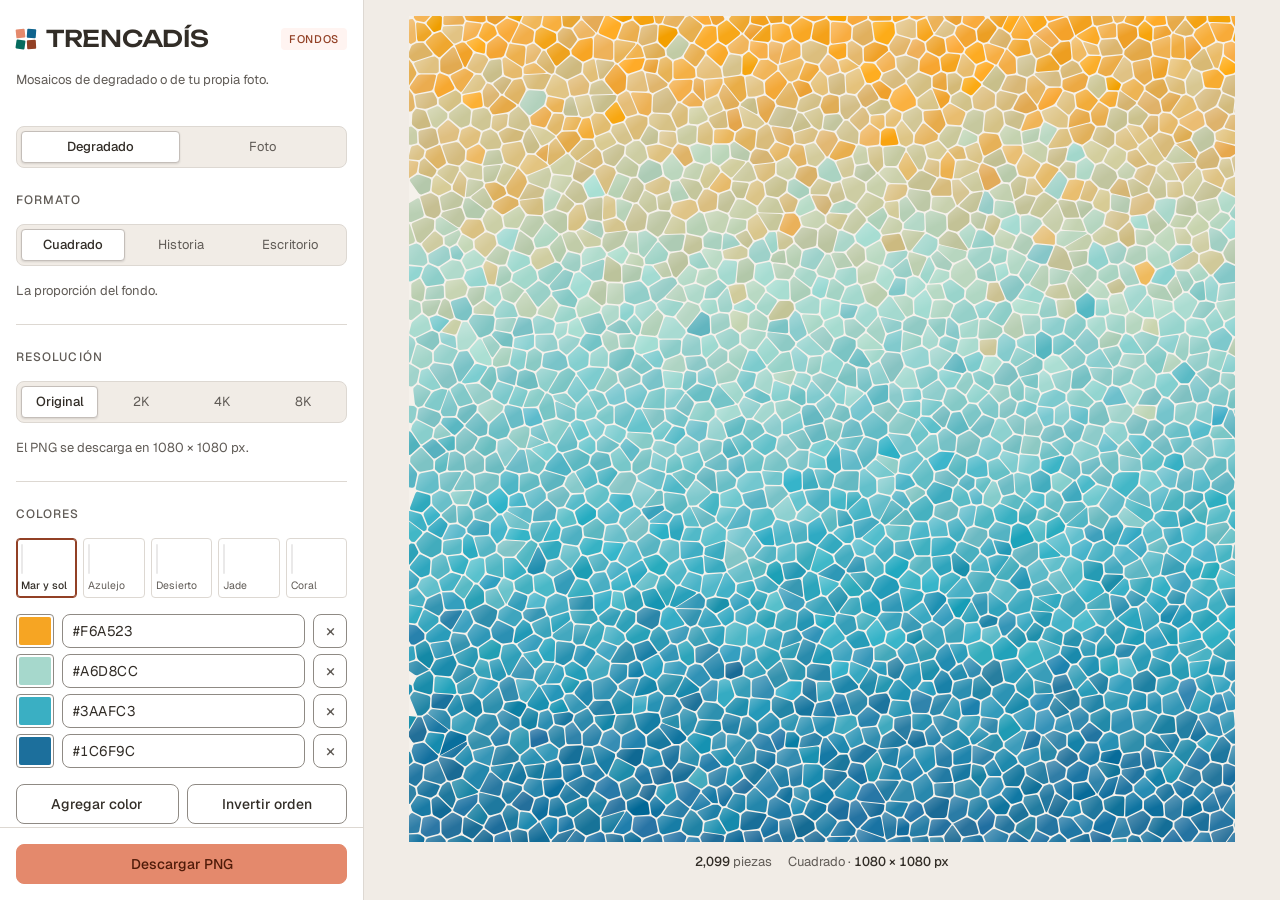
==== index.html @ 1d44bb56 "TRENCADÍS Fondos · Fases 1 y 2 Generador de fondos en mosaico trencadís con la identidad de la marca" ====
<!doctype html>
<html lang="es">
<head>
<meta charset="utf-8">
<meta name="viewport" content="width=device-width,initial-scale=1,viewport-fit=cover">
<title>TRENCADÍS Fondos</title>
<meta name="description" content="Crea fondos de degradado en mosaico trencadís y descárgalos en PNG.">
<meta name="theme-color" content="#f5f1eb">
<link rel="preconnect" href="https://fonts.googleapis.com">
<link rel="preconnect" href="https://fonts.gstatic.com" crossorigin>
<link rel="stylesheet" href="https://fonts.googleapis.com/css2?family=Geist:wght@400;500&family=Unbounded:wght@500&display=swap">
<link rel="stylesheet" href="./assets/tokens.css">
<link rel="stylesheet" href="./assets/app.css">
<style>
  /* El contenido se mantiene fuera de las barras del sistema en celular. */
  :root {
    padding-top: env(safe-area-inset-top, 0px);
    padding-bottom: env(safe-area-inset-bottom, 0px);
  }
</style>
</head>
<body>

<div class="app" id="app"></div>

<noscript>
  <p style="padding:24px;font-family:system-ui,sans-serif">
    TRENCADÍS Fondos dibuja el mosaico en tu navegador, así que necesita
    JavaScript activado.
  </p>
</noscript>

<script src="./assets/engine.js"></script>
<script src="./assets/lottie-perrito.js"></script>
<script src="./assets/app.js"></script>
</body>
</html>
---- assets/tokens.css ----
/* Tokens de TRENCADÍS · copiados del design system de la marca (project/tokens.json).
   No inventar valores aquí: si la marca cambia, se vuelve a copiar desde el design system.
   Un solo tema ("Claro"), igual que el design system. */

:root {
  color-scheme: light;

  /* Pasos de marca usados en esta app */
  --terracota-50:  #fff4f1;
  --terracota-100: #ffe7df;
  --terracota-200: #ffccbc;
  --terracota-300: #f4ab93;
  --terracota-400: #e4896c;
  --terracota-600: #b85a3c;
  --terracota-700: #924025;
  --terracota-900: #4f1b09;

  --piedra-50:  #f5f1eb;
  --piedra-100: #f1ece6;
  --piedra-200: #ddd8d2;
  --piedra-300: #c4beb9;
  --piedra-400: #a9a49e;
  --piedra-500: #8f8a84;
  --piedra-700: #605b56;
  --piedra-900: #322d27;

  --azul-50:  #eff8ff;
  --azul-700: #0f638d;
  --azul-800: #004b6d;

  --verde-50:  #eff9f7;
  --verde-700: #056b5e;

  --rojo-50:  #fff4f3;
  --rojo-600: #ca3040;
  --rojo-700: #b3122e;

  /* Roles de interfaz */
  --surface: var(--piedra-50);
  --surface-raised: #ffffff;
  --surface-sunken: var(--piedra-100);
  --surface-luminous: var(--terracota-50);

  --ink: var(--piedra-900);
  --ink-muted: var(--piedra-700);

  --border-subtle: var(--piedra-200);
  --border-control: var(--piedra-500);

  --primary: var(--terracota-400);
  --primary-hover: var(--terracota-300);
  --on-primary: var(--terracota-900);
  --brand-text: var(--terracota-700);

  --link: var(--azul-700);
  --focus-ring: var(--azul-700);

  --info: var(--azul-800);
  --info-surface: var(--azul-50);
  --success: var(--verde-700);
  --success-surface: var(--verde-50);
  --danger: var(--rojo-700);
  --danger-surface: var(--rojo-50);

  /* Tipografía */
  --font-display: "Unbounded", "Geist", system-ui, sans-serif;
  --font-sans: "Geist", system-ui, -apple-system, sans-serif;

  /* Espaciado: retícula de 8px */
  --space-2: 8px;
  --space-4: 16px;
  --space-6: 24px;
  --space-10: 40px;

  /* Radios */
  --radius-sm: 4px;
  --radius-md: 8px;
  --radius-lg: 16px;
}
---- assets/app.css ----
/* TRENCADÍS Fondos · interfaz
   Herramienta de una pantalla: panel de controles a la izquierda, lienzo
   grande a la derecha. En celular el lienzo va arriba y las acciones quedan
   fijas abajo. Colores, tipos, espaciado y radios salen de tokens.css.

   Reglas del design system que se aplican aquí:
   · un solo botón primario por pantalla (Descargar PNG);
   · nunca Unbounded fuera del logotipo y el encabezado;
   · bordes de control en `border-control`, separadores en `border-subtle`;
   · foco: anillo sólido de 2px en `focus-ring`, separado 2px. */

* { box-sizing: border-box; }

/* Los grupos que no son del modo activo se esconden con el atributo `hidden`,
   y varios de ellos declaran `display`. */
[hidden] { display: none !important; }

html, body { height: 100%; }

body {
  margin: 0;
  background: var(--surface);
  color: var(--ink);
  font-family: var(--font-sans);
  font-size: 15px;
  line-height: 22px;
  -webkit-text-size-adjust: 100%;
}

:focus-visible {
  outline: 2px solid var(--focus-ring);
  outline-offset: 2px;
}

/* ---------- Estructura ---------- */

/* La app ocupa la pantalla completa: el panel va pegado al borde izquierdo y
   el lienzo toma todo lo demás. Los márgenes laterales viven dentro de cada
   zona, para que ninguna quede flotando como ventana. */
.app {
  height: 100%;
  display: grid;
  grid-template-columns: 364px minmax(0, 1fr);
}

.panel {
  background: var(--surface-raised);
  border: 0;
  border-right: 1px solid var(--border-subtle);
  border-radius: 0;
  display: flex;
  flex-direction: column;
  min-height: 0;
  overflow: hidden;
}

.panel-scroll {
  overflow-y: auto;
  padding-block: var(--space-6) var(--space-4);
  padding-left: max(var(--space-4), env(safe-area-inset-left, 0px));
  padding-right: max(var(--space-4), env(safe-area-inset-right, 0px));
  display: flex;
  flex-direction: column;
  gap: var(--space-6);
}

/* ---------- Marca ---------- */

.brand { display: flex; flex-direction: column; gap: 4px; }

.brand-top {
  display: flex;
  align-items: center;
  gap: var(--space-2);
  justify-content: space-between;
  flex-wrap: wrap;
}

.wordmark {
  display: flex;
  align-items: center;
  gap: 10px;
  margin: 0;
  font-family: var(--font-display);
  font-weight: 500;
  font-size: 23px;
  line-height: 30px;
  letter-spacing: -0.3px;
  color: var(--ink);
}

/* Isotipo provisional: cuatro teselas. El design system de la marca todavía
   no trae archivos de logotipo, así que aquí va una marca tipográfica. */
.isotipo {
  flex: none;
  display: grid;
  grid-template-columns: repeat(2, 9px);
  grid-template-rows: repeat(2, 9px);
  gap: 2px;
}
.isotipo i { border-radius: 1px; display: block; }
.isotipo i:nth-child(1) { background: var(--terracota-400); transform: rotate(-6deg); }
.isotipo i:nth-child(2) { background: var(--azul-700); transform: rotate(4deg); }
.isotipo i:nth-child(3) { background: var(--verde-700); transform: rotate(8deg); }
.isotipo i:nth-child(4) { background: var(--terracota-700); transform: rotate(-3deg); }

.tagline { color: var(--ink-muted); font-size: 13px; line-height: 18px; }

.chip {
  flex: none;
  font-size: 11px;
  line-height: 16px;
  font-weight: 500;
  letter-spacing: 0.06em;
  text-transform: uppercase;
  padding: 3px 8px;
  border-radius: var(--radius-sm);
  background: var(--surface-luminous);
  color: var(--brand-text);
}

/* ---------- Grupos de controles ---------- */

.group { display: flex; flex-direction: column; gap: var(--space-4); }

.group + .group {
  border-top: 1px solid var(--border-subtle);
  padding-top: var(--space-6);
}

/* El primer grupo visible del modo activo no lleva línea arriba. */
.group.first-group {
  border-top: 0;
  padding-top: 0;
}

/* Cambio de modo: degradado o foto. */
.modes button { height: 36px; font-size: 14px; }

.upload { display: flex; flex-direction: column; gap: var(--space-2); }
.upload input[type="file"] {
  position: absolute;
  width: 1px;
  height: 1px;
  opacity: 0;
  pointer-events: none;
}
/* Zona para subir: solo el botón de primer nivel va punteado. */
.upload > label.btn {
  width: 100%;
  height: 48px;
  border-style: dashed;
  border-color: var(--brand-text);
  color: var(--brand-text);
}
.upload > label.btn:hover { background: var(--surface-luminous); }
.upload input[type="file"]:focus-visible + label.btn,
.upload input[type="file"]:focus-visible ~ .file-card label.btn {
  outline: 2px solid var(--focus-ring);
  outline-offset: 2px;
}

/* Imagen cargada: miniatura, nombre, medida y las dos salidas. */
.file-card {
  display: grid;
  grid-template-columns: 48px minmax(0, 1fr);
  gap: var(--space-2);
  align-items: center;
  padding: var(--space-2);
  background: var(--surface-sunken);
  border: 1px solid var(--border-subtle);
  border-radius: var(--radius-md);
}

.file-thumb {
  width: 48px;
  height: 48px;
  object-fit: cover;
  display: block;
  border-radius: var(--radius-sm);
  border: 1px solid var(--border-subtle);
}

.file-info { display: flex; flex-direction: column; min-width: 0; }

.file-name {
  font-size: 14px;
  line-height: 20px;
  font-weight: 500;
  color: var(--ink);
  overflow-wrap: anywhere;
}

.file-dims {
  font-size: 13px;
  line-height: 18px;
  color: var(--ink-muted);
  font-variant-numeric: tabular-nums;
}

.file-actions {
  grid-column: 1 / -1;
  display: grid;
  grid-template-columns: 1fr auto;
  gap: 6px;
}
.file-actions .btn { height: 34px; font-size: 13px; }

.btn-quiet-danger:hover:not(:disabled) {
  color: var(--danger);
  border-color: var(--rojo-600);
  background: var(--danger-surface);
}

.group > h2 {
  margin: 0;
  font-family: var(--font-sans);
  font-size: 12px;
  line-height: 16px;
  font-weight: 500;
  letter-spacing: 0.09em;
  text-transform: uppercase;
  color: var(--ink-muted);
}

.field { display: flex; flex-direction: column; gap: var(--space-2); }

.field-label {
  display: flex;
  align-items: baseline;
  justify-content: space-between;
  gap: var(--space-2);
  font-size: 14px;
  line-height: 20px;
  font-weight: 500;
}

.val {
  font-size: 13px;
  font-weight: 400;
  color: var(--ink-muted);
  font-variant-numeric: tabular-nums;
}

.hint {
  margin: 0;
  font-size: 13px;
  line-height: 18px;
  color: var(--ink-muted);
}

/* ---------- Deslizadores ---------- */

input[type="range"] {
  -webkit-appearance: none;
  appearance: none;
  width: 100%;
  height: 20px;
  margin: 0;
  background: transparent;
  cursor: pointer;
}
input[type="range"]::-webkit-slider-runnable-track {
  height: 6px;
  border-radius: 999px;
  background: linear-gradient(
    to right,
    var(--terracota-400) 0 var(--fill, 0%),
    var(--piedra-200) var(--fill, 0%) 100%
  );
}
input[type="range"]::-moz-range-track {
  height: 6px;
  border-radius: 999px;
  background: linear-gradient(
    to right,
    var(--terracota-400) 0 var(--fill, 0%),
    var(--piedra-200) var(--fill, 0%) 100%
  );
}
input[type="range"]::-webkit-slider-thumb {
  -webkit-appearance: none;
  appearance: none;
  width: 18px;
  height: 18px;
  margin-top: -6px;
  border-radius: 50%;
  background: var(--surface-raised);
  border: 2px solid var(--brand-text);
  box-shadow: 0 1px 2px rgba(50, 45, 39, 0.2);
}
input[type="range"]::-moz-range-thumb {
  width: 18px;
  height: 18px;
  border-radius: 50%;
  background: var(--surface-raised);
  border: 2px solid var(--brand-text);
  box-shadow: 0 1px 2px rgba(50, 45, 39, 0.2);
}

/* ---------- Paletas listas ---------- */

.presets {
  display: grid;
  grid-template-columns: repeat(5, minmax(0, 1fr));
  gap: 6px;
}

.preset {
  display: flex;
  flex-direction: column;
  gap: 5px;
  padding: 5px 4px;
  font: inherit;
  font-size: 10.5px;
  line-height: 13px;
  text-align: center;
  color: var(--ink-muted);
  background: var(--surface-raised);
  border: 1px solid var(--border-subtle);
  border-radius: var(--radius-sm);
  cursor: pointer;
}
.preset .swatch {
  height: 30px;
  border-radius: 2px;
  border: 1px solid rgba(50, 45, 39, 0.1);
}
.preset:hover { border-color: var(--piedra-400); }
.preset[aria-pressed="true"] {
  color: var(--ink);
  font-weight: 500;
  border-color: var(--brand-text);
  box-shadow: inset 0 0 0 1px var(--brand-text);
}

/* ---------- Colores propios ---------- */

.colors { display: flex; flex-direction: column; gap: 6px; }

.color-row {
  display: grid;
  grid-template-columns: 38px minmax(0, 1fr) 34px;
  gap: var(--space-2);
  align-items: center;
}

input[type="color"] {
  width: 38px;
  height: 34px;
  padding: 2px;
  background: var(--surface-raised);
  border: 1px solid var(--border-control);
  border-radius: var(--radius-sm);
  cursor: pointer;
}
input[type="color"]::-webkit-color-swatch-wrapper { padding: 0; }
input[type="color"]::-webkit-color-swatch { border: none; border-radius: 2px; }

.hex {
  min-width: 0;
  height: 34px;
  padding: 0 10px;
  font: inherit;
  font-size: 14px;
  letter-spacing: 0.03em;
  text-transform: uppercase;
  font-variant-numeric: tabular-nums;
  color: var(--ink);
  background: var(--surface-raised);
  border: 1px solid var(--border-control);
  border-radius: var(--radius-md);
}
.hex[aria-invalid="true"] {
  border-color: var(--rojo-600);
  background: var(--danger-surface);
}

.icon-btn {
  height: 34px;
  width: 34px;
  display: grid;
  place-items: center;
  font: inherit;
  font-size: 18px;
  line-height: 1;
  color: var(--ink-muted);
  background: var(--surface-raised);
  border: 1px solid var(--border-control);
  border-radius: var(--radius-md);
  cursor: pointer;
}
.icon-btn:hover:not(:disabled) {
  color: var(--danger);
  border-color: var(--rojo-600);
  background: var(--danger-surface);
}
.icon-btn:disabled { opacity: 0.4; cursor: not-allowed; }

/* ---------- Botones ---------- */

.btn {
  display: inline-flex;
  align-items: center;
  justify-content: center;
  gap: var(--space-2);
  height: 40px;
  padding: 0 14px;
  font: inherit;
  font-size: 14px;
  line-height: 20px;
  font-weight: 500;
  color: var(--ink);
  background: var(--surface-raised);
  border: 1px solid var(--border-control);
  border-radius: var(--radius-md);
  cursor: pointer;
}
.btn:hover:not(:disabled) { background: var(--piedra-100); }
.btn:disabled { opacity: 0.45; cursor: not-allowed; }

.btn-primary {
  color: var(--on-primary);
  background: var(--primary);
  border-color: var(--primary);
}
.btn-primary:hover:not(:disabled) {
  background: var(--primary-hover);
  border-color: var(--primary-hover);
}

.btn-row { display: flex; flex-wrap: wrap; gap: var(--space-2); }
.btn-row .btn { flex: 1 1 auto; }

/* ---------- Control segmentado ---------- */

.seg {
  display: grid;
  grid-auto-flow: column;
  grid-auto-columns: minmax(0, 1fr);
  gap: 4px;
  padding: 4px;
  background: var(--surface-sunken);
  border: 1px solid var(--border-subtle);
  border-radius: var(--radius-md);
}
.seg.wrap { grid-auto-flow: row; grid-template-columns: repeat(2, minmax(0, 1fr)); }
.seg button {
  height: 32px;
  padding: 0 6px;
  font: inherit;
  font-size: 13px;
  line-height: 18px;
  color: var(--ink-muted);
  background: transparent;
  border: 1px solid transparent;
  border-radius: var(--radius-sm);
  cursor: pointer;
  white-space: nowrap;
  overflow: hidden;
  text-overflow: ellipsis;
}
.seg button:hover { color: var(--ink); }
.seg button[aria-pressed="true"] {
  font-weight: 500;
  color: var(--ink);
  background: var(--surface-raised);
  border-color: var(--piedra-300);
  box-shadow: 0 1px 2px rgba(50, 45, 39, 0.14);
}

/* ---------- Interruptor y junta ---------- */

.switch {
  display: flex;
  align-items: center;
  justify-content: space-between;
  gap: var(--space-2);
  font-size: 14px;
  line-height: 20px;
  font-weight: 500;
  cursor: pointer;
}
.switch input {
  flex: none;
  width: 20px;
  height: 20px;
  margin: 0;
  accent-color: var(--terracota-600);
  cursor: pointer;
}

.grout-row {
  display: grid;
  grid-template-columns: minmax(0, 1fr) 38px;
  gap: var(--space-2);
  align-items: end;
}

/* ---------- Pie del panel ---------- */

.panel-foot {
  display: grid;
  grid-template-columns: minmax(0, 1fr);
  gap: var(--space-2);
  padding-block: var(--space-4);
  padding-left: max(var(--space-4), env(safe-area-inset-left, 0px));
  padding-right: max(var(--space-4), env(safe-area-inset-right, 0px));
  background: var(--surface-raised);
  border-top: 1px solid var(--border-subtle);
}

/* ---------- Lienzo ---------- */

.stage {
  position: relative;
  min-width: 0;
  min-height: 0;
  display: grid;
  grid-template-rows: minmax(0, 1fr) auto;
  gap: var(--space-4);
  padding-block: var(--space-4);
  padding-left: max(var(--space-4), env(safe-area-inset-left, 0px));
  padding-right: max(var(--space-4), env(safe-area-inset-right, 0px));
  background: var(--surface-sunken);
  border: 0;
  border-radius: 0;
}

/* Arrastrar una imagen sobre el lienzo. */
.stage.drag { outline: 2px dashed var(--brand-text); outline-offset: -10px; }
.stage.drag .canvas-wrap { opacity: 0.55; }

.canvas-wrap { min-width: 0; min-height: 0; display: grid; place-items: center; }

canvas {
  display: block;
  width: auto;
  height: auto;
  max-width: 100%;
  max-height: 100%;
}

.meta {
  display: flex;
  justify-content: center;
  flex-wrap: wrap;
  gap: var(--space-4);
  font-size: 13px;
  line-height: 18px;
  color: var(--ink-muted);
  font-variant-numeric: tabular-nums;
}
.meta b { font-weight: 500; color: var(--ink); }

/* Marca que lo que se ve es el ejemplo, no una foto de la persona. */
.tag {
  font-size: 11px;
  line-height: 16px;
  font-weight: 500;
  letter-spacing: 0.06em;
  text-transform: uppercase;
  padding: 2px 8px;
  border-radius: var(--radius-sm);
  background: var(--surface-luminous);
  color: var(--brand-text);
}

/* ---------- Aviso de descarga ---------- */

/* Arriba del lienzo, para no taparle la medida al pie. */
.toast {
  position: absolute;
  left: 50%;
  top: var(--space-4);
  transform: translateX(-50%);
  display: flex;
  align-items: center;
  gap: var(--space-2);
  max-width: calc(100% - var(--space-10));
  padding: 10px var(--space-4);
  font-size: 14px;
  line-height: 20px;
  font-weight: 500;
  border-radius: var(--radius-md);
  box-shadow: 0 6px 20px rgba(50, 45, 39, 0.18);
}
.toast[data-kind="ok"] { background: var(--success-surface); color: var(--success); }
.toast[data-kind="info"] { background: var(--info-surface); color: var(--info); }
.toast[data-kind="error"] { background: var(--danger-surface); color: var(--danger); }

/* ---------- Modal de espera al exportar ---------- */

.overlay {
  position: fixed;
  inset: 0;
  z-index: 30;
  display: grid;
  place-items: center;
  padding-block: var(--space-4);
  padding-left: max(var(--space-4), env(safe-area-inset-left, 0px));
  padding-right: max(var(--space-4), env(safe-area-inset-right, 0px));
  background: rgba(50, 45, 39, 0.55);
}

.sheet {
  width: min(380px, 100%);
  display: flex;
  flex-direction: column;
  gap: var(--space-4);
  padding: var(--space-6);
  text-align: center;
  background: var(--surface-raised);
  border-radius: var(--radius-lg);
  box-shadow: 0 18px 48px rgba(50, 45, 39, 0.3);
}
.sheet:focus-visible { outline: 2px solid var(--focus-ring); outline-offset: 2px; }

.sheet h3 {
  margin: 0;
  font-family: var(--font-sans);
  font-size: 18px;
  line-height: 26px;
  font-weight: 500;
  color: var(--ink);
}

.sheet p {
  margin: 0;
  font-size: 14px;
  line-height: 20px;
  color: var(--ink-muted);
}

.lottie {
  width: 100%;
  aspect-ratio: 16 / 9;
  max-width: 100%;
  overflow: hidden;
  border-radius: var(--radius-md);
  background: var(--surface-luminous);
}
.lottie svg { display: block; width: 100%; height: 100%; }

.progress {
  height: 8px;
  border-radius: 999px;
  background: var(--piedra-200);
  overflow: hidden;
}

.progress-fill {
  display: block;
  height: 100%;
  width: 0;
  border-radius: 999px;
  background: var(--primary);
  transition: width 0.3s ease;
}

.progress-step {
  font-size: 13px;
  line-height: 18px;
  color: var(--ink-muted);
}

/* ---------- Celular ---------- */

@media (max-width: 880px) {
  html, body { height: auto; }

  .app {
    height: auto;
    grid-template-columns: minmax(0, 1fr);
  }

  .stage { order: -1; }
  canvas { max-height: 64vh; }

  .panel { overflow: visible; border-right: 0; border-top: 1px solid var(--border-subtle); }
  .panel-scroll { overflow: visible; }

  .panel-foot {
    position: sticky;
    bottom: 0;
    padding-bottom: max(var(--space-4), env(safe-area-inset-bottom, 0px));
    box-shadow: 0 -6px 18px rgba(50, 45, 39, 0.08);
  }

  .seg:not(.keep-row) {
    grid-auto-flow: row;
    grid-template-columns: repeat(2, minmax(0, 1fr));
  }
}

@media (prefers-reduced-motion: reduce) {
  * { animation-duration: 0.001ms !important; transition-duration: 0.001ms !important; }
}
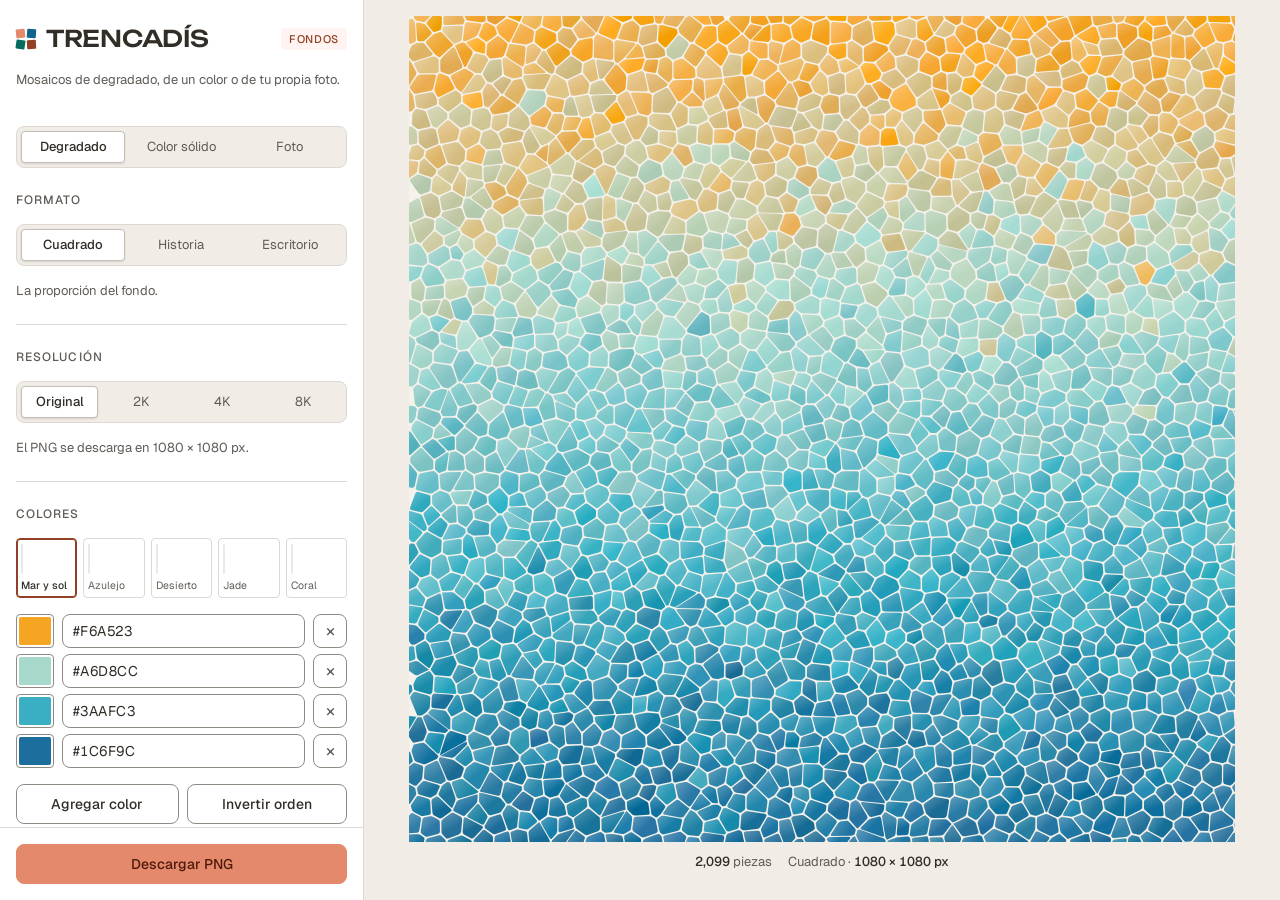
==== commit e2a2fe5d: "Versionar los archivos para vencer la caché del navegador GitHub Pages sirve los archivos con diez m" ====
--- a/index.html
+++ b/index.html
@@ -9,8 +9,11 @@
 <link rel="preconnect" href="https://fonts.googleapis.com">
 <link rel="preconnect" href="https://fonts.gstatic.com" crossorigin>
 <link rel="stylesheet" href="https://fonts.googleapis.com/css2?family=Geist:wght@400;500&family=Unbounded:wght@500&display=swap">
-<link rel="stylesheet" href="./assets/tokens.css">
-<link rel="stylesheet" href="./assets/app.css">
+<!-- El número de versión sube con cada publicación. Sin él, el navegador
+     puede seguir usando la copia vieja de estos archivos hasta diez minutos,
+     y entonces parece que el cambio nunca se publicó. -->
+<link rel="stylesheet" href="./assets/tokens.css?v=5">
+<link rel="stylesheet" href="./assets/app.css?v=5">
 <style>
   /* El contenido se mantiene fuera de las barras del sistema en celular. */
   :root {
@@ -30,8 +33,8 @@
   </p>
 </noscript>
 
-<script src="./assets/engine.js"></script>
-<script src="./assets/lottie-perrito.js"></script>
-<script src="./assets/app.js"></script>
+<script src="./assets/engine.js?v=5"></script>
+<script src="./assets/lottie-perrito.js?v=5"></script>
+<script src="./assets/app.js?v=5"></script>
 </body>
 </html>
--- a/assets/app.css
+++ b/assets/app.css
@@ -344,6 +344,9 @@
   gap: var(--space-2);
   align-items: center;
 }
+
+/* El color del modo sólido no se puede quitar: no lleva la tercera columna. */
+.color-row.solo { grid-template-columns: 38px minmax(0, 1fr); }
 
 input[type="color"] {
   width: 38px;
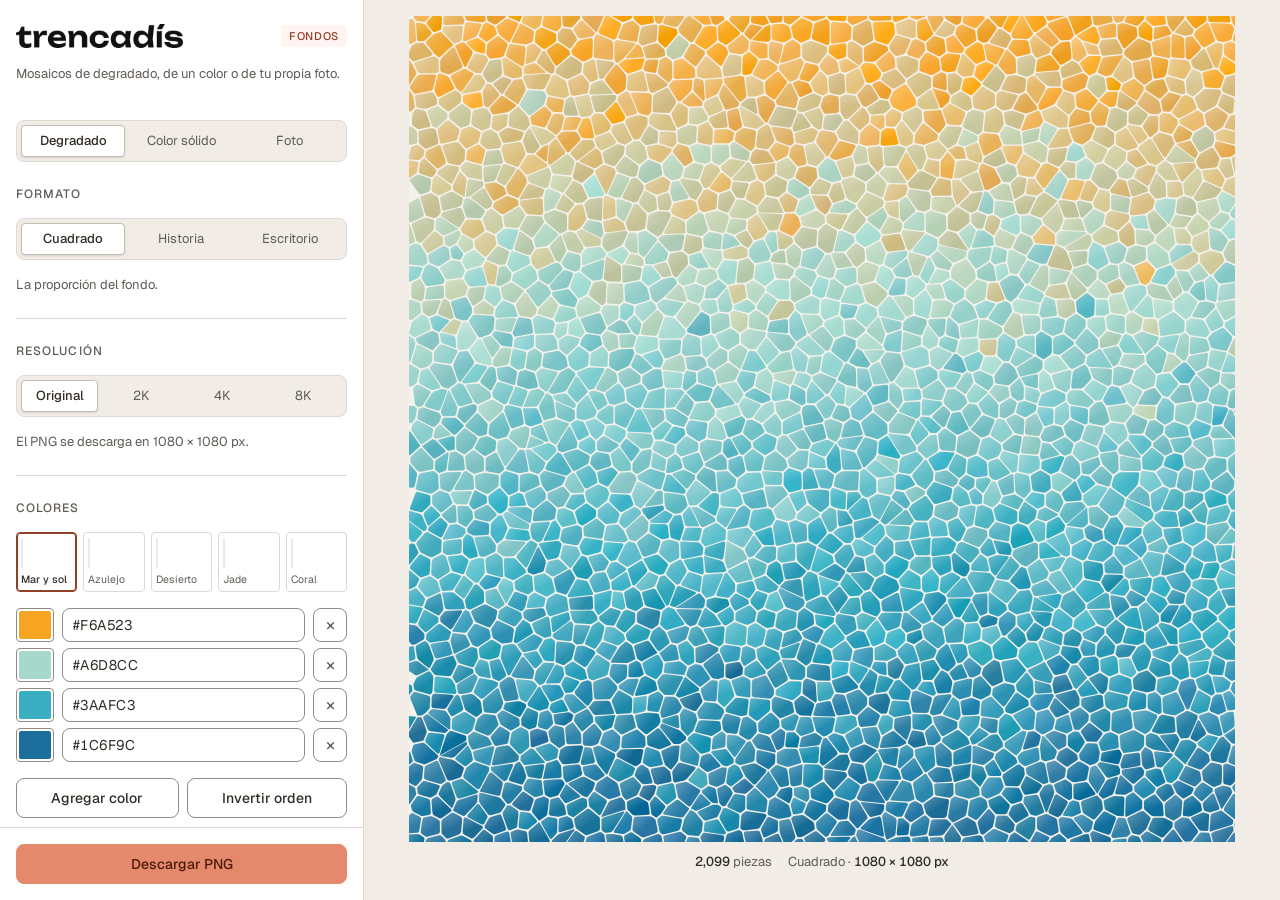
==== commit ab848556: "El logotipo de la marca reemplaza la marca provisional Entra assets/logo-trencadis.png en lugar del " ====
--- a/index.html
+++ b/index.html
@@ -8,12 +8,12 @@
 <meta name="theme-color" content="#f5f1eb">
 <link rel="preconnect" href="https://fonts.googleapis.com">
 <link rel="preconnect" href="https://fonts.gstatic.com" crossorigin>
-<link rel="stylesheet" href="https://fonts.googleapis.com/css2?family=Geist:wght@400;500&family=Unbounded:wght@500&display=swap">
+<link rel="stylesheet" href="https://fonts.googleapis.com/css2?family=Geist:wght@400;500&display=swap">
 <!-- El número de versión sube con cada publicación. Sin él, el navegador
      puede seguir usando la copia vieja de estos archivos hasta diez minutos,
      y entonces parece que el cambio nunca se publicó. -->
-<link rel="stylesheet" href="./assets/tokens.css?v=5">
-<link rel="stylesheet" href="./assets/app.css?v=5">
+<link rel="stylesheet" href="./assets/tokens.css?v=6">
+<link rel="stylesheet" href="./assets/app.css?v=6">
 <style>
   /* El contenido se mantiene fuera de las barras del sistema en celular. */
   :root {
@@ -33,8 +33,8 @@
   </p>
 </noscript>
 
-<script src="./assets/engine.js?v=5"></script>
-<script src="./assets/lottie-perrito.js?v=5"></script>
-<script src="./assets/app.js?v=5"></script>
+<script src="./assets/engine.js?v=6"></script>
+<script src="./assets/lottie-perrito.js?v=6"></script>
+<script src="./assets/app.js?v=6"></script>
 </body>
 </html>
--- a/assets/tokens.css
+++ b/assets/tokens.css
@@ -63,6 +63,9 @@
   --danger-surface: var(--rojo-50);
 
   /* Tipografía */
+  /* Unbounded ya no se carga: el logotipo es una imagen y la app no tiene
+     otro titular que la use. Si vuelve a hacer falta, hay que agregarla al
+     <link> de Google Fonts del HTML. */
   --font-display: "Unbounded", "Geist", system-ui, sans-serif;
   --font-sans: "Geist", system-ui, -apple-system, sans-serif;
 
--- a/assets/app.css
+++ b/assets/app.css
@@ -76,33 +76,20 @@
   flex-wrap: wrap;
 }
 
+/* El logotipo de la marca. Se muestra a 24 px de alto sobre un archivo de 36,
+   para que se vea nítido también en pantallas de alta densidad. */
 .wordmark {
   display: flex;
   align-items: center;
-  gap: 10px;
-  margin: 0;
-  font-family: var(--font-display);
-  font-weight: 500;
-  font-size: 23px;
-  line-height: 30px;
-  letter-spacing: -0.3px;
-  color: var(--ink);
-}
-
-/* Isotipo provisional: cuatro teselas. El design system de la marca todavía
-   no trae archivos de logotipo, así que aquí va una marca tipográfica. */
-.isotipo {
-  flex: none;
-  display: grid;
-  grid-template-columns: repeat(2, 9px);
-  grid-template-rows: repeat(2, 9px);
-  gap: 2px;
-}
-.isotipo i { border-radius: 1px; display: block; }
-.isotipo i:nth-child(1) { background: var(--terracota-400); transform: rotate(-6deg); }
-.isotipo i:nth-child(2) { background: var(--azul-700); transform: rotate(4deg); }
-.isotipo i:nth-child(3) { background: var(--verde-700); transform: rotate(8deg); }
-.isotipo i:nth-child(4) { background: var(--terracota-700); transform: rotate(-3deg); }
+  margin: 0;
+  min-width: 0;
+}
+.wordmark img {
+  display: block;
+  height: 24px;
+  width: auto;
+  max-width: 100%;
+}
 
 .tagline { color: var(--ink-muted); font-size: 13px; line-height: 18px; }
 
